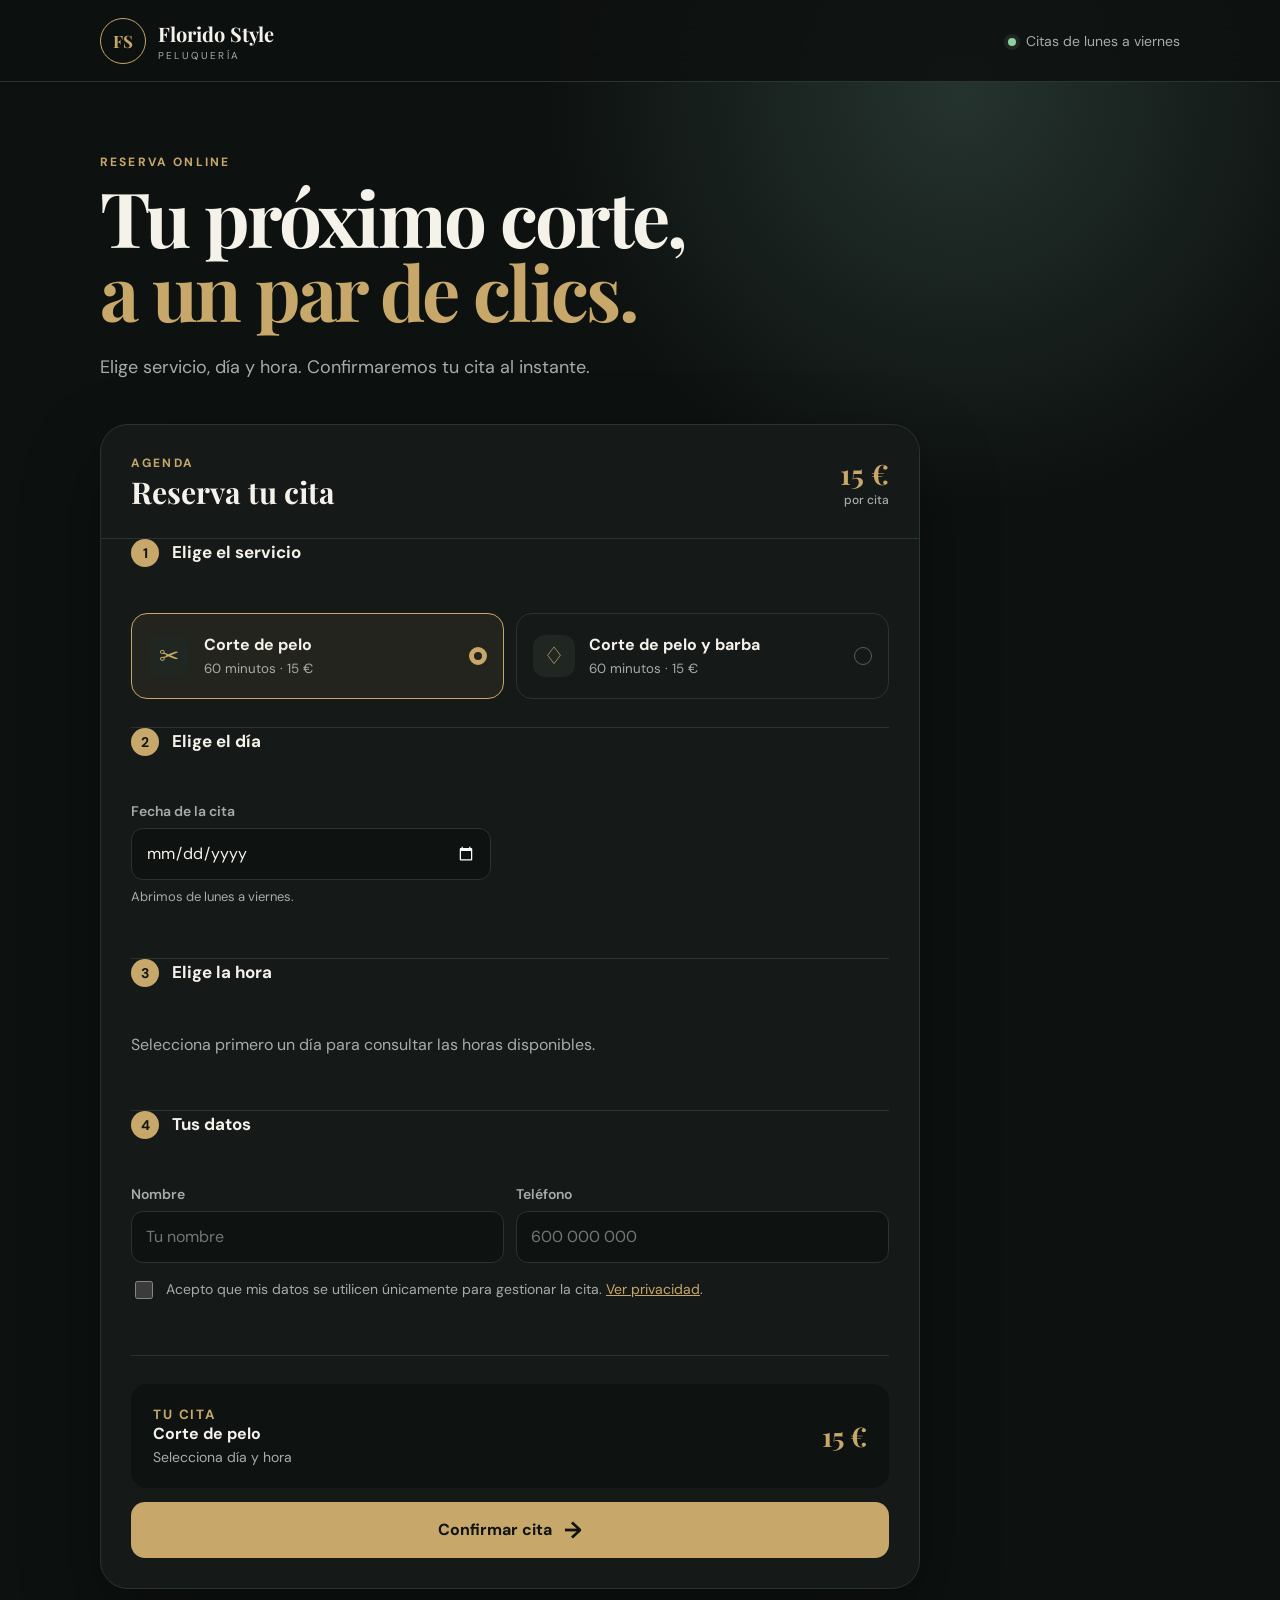
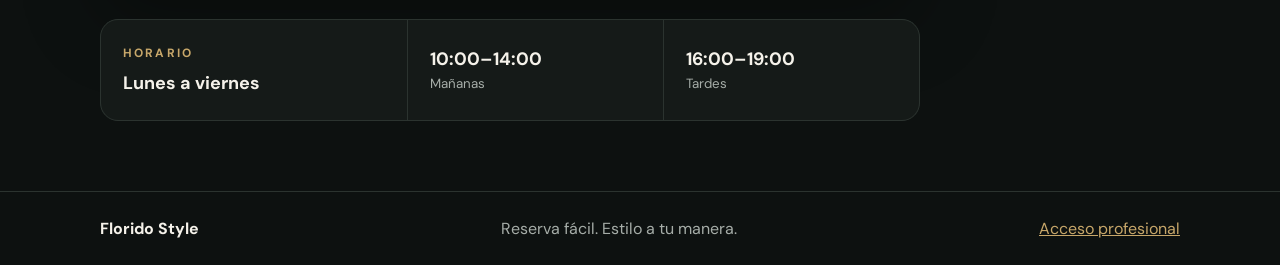
==== index.html @ b99499d2 "Flori" ====
<!doctype html>
<html lang="es">
<head>
  <meta charset="UTF-8">
  <meta name="viewport" content="width=device-width, initial-scale=1, viewport-fit=cover">
  <meta name="theme-color" content="#101413">
  <meta name="description" content="Reserva online tu cita en Florido Style.">
  <title>Florido Style · Reserva tu cita</title>
  <link rel="preconnect" href="https://fonts.googleapis.com">
  <link rel="preconnect" href="https://fonts.gstatic.com" crossorigin>
  <link href="https://fonts.googleapis.com/css2?family=DM+Sans:wght@400;500;600;700&family=Playfair+Display:wght@700&display=swap" rel="stylesheet">
  <link rel="stylesheet" href="styles.css">
</head>
<body>
  <header class="topbar">
    <a class="brand" href="#" aria-label="Florido Style, inicio">
      <span class="brand-mark" aria-hidden="true">FS</span>
      <span><strong>Florido Style</strong><small>PELUQUERÍA</small></span>
    </a>
    <div class="open-pill"><span></span> Citas de lunes a viernes</div>
  </header>

  <main>
    <section class="intro">
      <p class="eyebrow">RESERVA ONLINE</p>
      <h1>Tu próximo corte,<br><em>a un par de clics.</em></h1>
      <p>Elige servicio, día y hora. Confirmaremos tu cita al instante.</p>
    </section>

    <section class="booking-card" aria-labelledby="booking-title">
      <div class="card-heading">
        <div><span>AGENDA</span><h2 id="booking-title">Reserva tu cita</h2></div>
        <div class="price">15 €<small>por cita</small></div>
      </div>

      <form id="booking-form" novalidate>
        <fieldset>
          <legend><span>1</span> Elige el servicio</legend>
          <div class="service-grid">
            <label class="service-card">
              <input type="radio" name="service" value="Corte de pelo" checked>
              <span class="service-icon" aria-hidden="true">✂</span>
              <span><strong>Corte de pelo</strong><small>60 minutos · 15 €</small></span>
              <i aria-hidden="true"></i>
            </label>
            <label class="service-card">
              <input type="radio" name="service" value="Corte de pelo y barba">
              <span class="service-icon" aria-hidden="true">♢</span>
              <span><strong>Corte de pelo y barba</strong><small>60 minutos · 15 €</small></span>
              <i aria-hidden="true"></i>
            </label>
          </div>
        </fieldset>

        <fieldset>
          <legend><span>2</span> Elige el día</legend>
          <label class="date-control">
            <span>Fecha de la cita</span>
            <input id="booking-date" type="date" required>
          </label>
          <p class="hint">Abrimos de lunes a viernes.</p>
          <p id="date-error" class="error" role="alert"></p>
        </fieldset>

        <fieldset>
          <legend><span>3</span> Elige la hora</legend>
          <div id="slots" class="slots" aria-live="polite">
            <p class="empty-state">Selecciona primero un día para consultar las horas disponibles.</p>
          </div>
          <p id="slot-error" class="error" role="alert"></p>
        </fieldset>

        <fieldset>
          <legend><span>4</span> Tus datos</legend>
          <div class="details-grid">
            <label><span>Nombre</span><input id="customer-name" autocomplete="name" maxlength="60" placeholder="Tu nombre" required></label>
            <label><span>Teléfono</span><input id="customer-phone" type="tel" autocomplete="tel" maxlength="20" placeholder="600 000 000" required></label>
          </div>
          <label class="privacy-check">
            <input id="privacy-check" type="checkbox" required>
            <span>Acepto que mis datos se utilicen únicamente para gestionar la cita. <a href="privacy.html" target="_blank">Ver privacidad</a>.</span>
          </label>
          <p id="form-error" class="error" role="alert"></p>
        </fieldset>

        <div class="summary" id="summary">
          <div><small>TU CITA</small><strong id="summary-service">Corte de pelo</strong><span id="summary-when">Selecciona día y hora</span></div>
          <strong>15 €</strong>
        </div>
        <button class="primary-button" id="submit-button" type="submit">Confirmar cita <span>→</span></button>
      </form>
    </section>

    <section class="hours" aria-label="Horario">
      <div><span>HORARIO</span><strong>Lunes a viernes</strong></div>
      <div><strong>10:00–14:00</strong><small>Mañanas</small></div>
      <div><strong>16:00–19:00</strong><small>Tardes</small></div>
    </section>
  </main>

  <footer><strong>Florido Style</strong><span>Reserva fácil. Estilo a tu manera.</span><a href="admin.html">Acceso profesional</a></footer>

  <dialog id="confirmation-dialog">
    <div class="success-icon">✓</div>
    <p class="eyebrow">CITA CONFIRMADA</p>
    <h2>¡Te esperamos!</h2>
    <p id="confirmation-text"></p>
    <button id="close-dialog" class="primary-button" type="button">Entendido</button>
  </dialog>

  <script src="config.js"></script>
  <script src="app.js"></script>
</body>
</html>
---- styles.css ----
:root {
  color-scheme: dark;
  --ink: #f5f2ea;
  --muted: #a6ada8;
  --bg: #0d1110;
  --panel: #151a18;
  --line: #2b332f;
  --accent: #c7a76a;
  --accent-dark: #a4854e;
  --success: #8fcf9d;
  font-family: "DM Sans", system-ui, sans-serif;
}
* { box-sizing: border-box; }
html { scroll-behavior: smooth; }
body { margin: 0; min-width: 320px; min-height: 100vh; overflow-x: hidden; padding-bottom: env(safe-area-inset-bottom); color: var(--ink); background: radial-gradient(circle at 75% 5%, #25332e 0, transparent 26rem), var(--bg); }
button, input { font: inherit; touch-action: manipulation; }
button, label, a { -webkit-tap-highlight-color: transparent; }
button:focus-visible, input:focus-visible, a:focus-visible { outline: 3px solid rgba(199,167,106,.55); outline-offset: 3px; }
a { color: var(--accent); }
.topbar { min-height: 82px; display: flex; align-items: center; justify-content: space-between; gap: 20px; padding: calc(16px + env(safe-area-inset-top)) max(24px, calc((100vw - 1080px) / 2)) 16px; border-bottom: 1px solid var(--line); background: rgba(13,17,16,.86); backdrop-filter: blur(16px); position: sticky; top: 0; z-index: 5; }
.brand { color: inherit; text-decoration: none; display: flex; align-items: center; gap: 12px; }
.brand-mark { width: 46px; height: 46px; display: grid; place-items: center; border: 1px solid var(--accent); border-radius: 50%; font: 700 17px "Playfair Display"; color: var(--accent); }
.brand strong, .brand small { display: block; }
.brand strong { font: 700 20px "Playfair Display"; }
.brand small { color: var(--muted); letter-spacing: .22em; font-size: 10px; margin-top: 2px; }
.open-pill { color: var(--muted); font-size: 14px; }
.open-pill span { display: inline-block; width: 8px; height: 8px; border-radius: 50%; background: var(--success); margin-right: 6px; box-shadow: 0 0 0 4px rgba(143,207,157,.1); }
main { width: min(1080px, calc(100% - 32px)); margin: 0 auto; }
.intro { padding: 72px 0 42px; max-width: 720px; }
.eyebrow, .card-heading span, .hours span { margin: 0 0 10px; color: var(--accent); font-size: 12px; font-weight: 700; letter-spacing: .18em; }
h1 { font: 700 clamp(42px, 8vw, 76px)/.98 "Playfair Display"; letter-spacing: -.035em; margin: 0; }
h1 em { color: var(--accent); font-style: normal; }
.intro > p:last-child { color: var(--muted); font-size: 18px; line-height: 1.6; margin: 24px 0 0; }
.booking-card { max-width: 820px; margin-bottom: 30px; border: 1px solid var(--line); border-radius: 28px; background: rgba(21,26,24,.96); box-shadow: 0 30px 80px rgba(0,0,0,.32); overflow: hidden; }
.card-heading { padding: 26px 30px; border-bottom: 1px solid var(--line); display: flex; justify-content: space-between; align-items: center; gap: 20px; }
.card-heading h2 { font: 700 30px "Playfair Display"; margin: 0; }
.price { color: var(--accent); font: 700 28px "Playfair Display"; text-align: right; }
.price small { display: block; color: var(--muted); font: 500 12px "DM Sans"; }
form { padding: 0 30px 30px; }
fieldset { border: 0; margin: 0; padding: 28px 0; border-bottom: 1px solid var(--line); }
legend { padding: 0; margin-bottom: 18px; font-size: 17px; font-weight: 700; }
legend span { display: inline-grid; place-items: center; width: 28px; height: 28px; margin-right: 9px; border-radius: 50%; background: var(--accent); color: #121512; font-size: 14px; }
.service-grid { display: grid; grid-template-columns: repeat(2, 1fr); gap: 12px; }
.service-card { position: relative; display: flex; align-items: center; gap: 14px; min-height: 86px; padding: 16px; border: 1px solid var(--line); border-radius: 16px; cursor: pointer; transition: .2s ease; }
.service-card:hover { border-color: #5b665f; transform: translateY(-1px); }
.service-card:has(input:checked) { border-color: var(--accent); background: rgba(199,167,106,.08); }
.service-card input { position: absolute; opacity: 0; }
.service-icon { width: 42px; height: 42px; flex: 0 0 auto; display: grid; place-items: center; border-radius: 12px; background: #202723; color: var(--accent); font-size: 24px; }
.service-card strong, .service-card small { display: block; }
.service-card small { margin-top: 5px; color: var(--muted); }
.service-card i { width: 18px; height: 18px; margin-left: auto; border: 1px solid #56605a; border-radius: 50%; }
.service-card:has(input:checked) i { border: 5px solid var(--accent); }
label > span:first-child, .date-control > span { display: block; margin-bottom: 8px; color: var(--muted); font-size: 14px; font-weight: 600; }
input[type="date"], input[type="text"], input[type="tel"], input:not([type]) { width: 100%; min-width: 0; max-width: 100%; min-height: 52px; padding: 0 14px; color: var(--ink); background: #0e1311; border: 1px solid var(--line); border-radius: 12px; outline: none; font-size: 16px; }
input:focus { border-color: var(--accent); box-shadow: 0 0 0 3px rgba(199,167,106,.12); }
.date-control { display: block; max-width: 360px; }
.hint { color: var(--muted); font-size: 13px; margin: 8px 0 0; }
.slots { display: grid; grid-template-columns: repeat(4, 1fr); gap: 10px; }
.slot { min-height: 50px; color: var(--ink); background: #0e1311; border: 1px solid var(--line); border-radius: 12px; cursor: pointer; font-size: 16px; }
.slot:hover { border-color: var(--accent); }
.slot.selected { color: #111511; background: var(--accent); border-color: var(--accent); font-weight: 700; }
.empty-state { grid-column: 1 / -1; margin: 0; color: var(--muted); line-height: 1.5; }
.details-grid { display: grid; grid-template-columns: 1fr 1fr; gap: 12px; }
.details-grid label span { display: block; margin-bottom: 8px; color: var(--muted); font-size: 14px; }
.privacy-check { display: flex; gap: 10px; align-items: flex-start; margin-top: 16px; color: var(--muted); font-size: 14px; line-height: 1.5; }
.privacy-check input { width: 18px; height: 18px; margin-top: 2px; accent-color: var(--accent); }
.error { min-height: 18px; margin: 7px 0 0; color: #ff9a96; font-size: 13px; }
.summary { display: flex; align-items: center; justify-content: space-between; gap: 20px; padding: 22px; margin: 28px 0 14px; border-radius: 16px; background: #0e1311; }
.summary small, .summary strong, .summary span { display: block; }
.summary small { color: var(--accent); letter-spacing: .14em; font-weight: 700; }
.summary span { color: var(--muted); margin-top: 4px; font-size: 14px; }
.summary > strong { color: var(--accent); font: 700 27px "Playfair Display"; }
.primary-button { width: 100%; min-height: 56px; padding: 0 20px; display: flex; align-items: center; justify-content: center; gap: 12px; color: #101310; background: var(--accent); border: 0; border-radius: 14px; font-weight: 700; cursor: pointer; transition: .2s ease; }
.primary-button:hover { background: #d5b97f; transform: translateY(-1px); }
.primary-button:disabled { opacity: .55; cursor: wait; transform: none; }
.primary-button span { font-size: 23px; }
.hours { max-width: 820px; display: grid; grid-template-columns: 1.2fr 1fr 1fr; gap: 1px; margin-bottom: 70px; border: 1px solid var(--line); border-radius: 18px; overflow: hidden; background: var(--line); }
.hours > div { min-height: 100px; padding: 22px; display: flex; flex-direction: column; justify-content: center; background: var(--panel); }
.hours strong { font-size: 18px; }
.hours small { color: var(--muted); margin-top: 4px; }
footer { display: flex; justify-content: space-between; gap: 20px; padding: 26px max(24px, calc((100vw - 1080px) / 2)); border-top: 1px solid var(--line); color: var(--muted); }
footer strong { color: var(--ink); }
dialog { width: min(440px, calc(100% - 32px)); max-height: calc(100dvh - 32px); overflow-y: auto; padding: 34px; color: var(--ink); text-align: center; background: var(--panel); border: 1px solid var(--line); border-radius: 24px; box-shadow: 0 30px 100px rgba(0,0,0,.6); }
dialog::backdrop { background: rgba(0,0,0,.72); backdrop-filter: blur(4px); }
dialog h2 { font: 700 34px "Playfair Display"; margin: 6px 0 12px; }
dialog p { color: var(--muted); line-height: 1.6; }
.success-icon { width: 58px; height: 58px; margin: 0 auto 18px; display: grid; place-items: center; border-radius: 50%; color: #102014; background: var(--success); font-size: 30px; font-weight: 700; }
@media (max-width: 650px) {
  .topbar { min-height: 68px; padding: calc(10px + env(safe-area-inset-top)) max(14px, env(safe-area-inset-right)) 10px max(14px, env(safe-area-inset-left)); }
  .open-pill { display: none; }
  .brand-mark { width: 42px; height: 42px; }
  .brand strong { font-size: 18px; }
  main { width: min(100% - 16px, 1080px); }
  .intro { padding: 30px 6px 24px; }
  h1 { font-size: clamp(36px, 12vw, 52px); }
  .intro > p:last-child { font-size: 16px; }
  .booking-card { margin-bottom: 18px; border-radius: 20px; }
  .card-heading { align-items: flex-end; padding-top: 21px; padding-bottom: 21px; }
  .card-heading h2 { font-size: 26px; }
  .price { font-size: 25px; }
  .card-heading, form { padding-left: 18px; padding-right: 18px; }
  fieldset { padding: 24px 0; }
  legend { font-size: 16px; line-height: 1.4; }
  .service-grid, .details-grid { grid-template-columns: 1fr; }
  .service-card { min-height: 78px; }
  .slots { grid-template-columns: repeat(3, minmax(0, 1fr)); }
  .summary { padding: 18px; margin-top: 24px; }
  .primary-button { min-height: 58px; font-size: 16px; }
  .hours { grid-template-columns: 1fr; }
  footer { flex-direction: column; padding: 24px 18px; }
  dialog { padding: 28px 22px; }
}
@media (max-width: 380px) {
  main { width: calc(100% - 12px); }
  .intro { padding-top: 24px; }
  h1 { font-size: 35px; }
  .card-heading, form { padding-left: 14px; padding-right: 14px; }
  .card-heading h2 { font-size: 23px; }
  .price { font-size: 22px; }
  .slots { grid-template-columns: repeat(2, minmax(0, 1fr)); }
  .summary { align-items: flex-end; padding: 16px; }
  .summary > strong { font-size: 24px; }
}
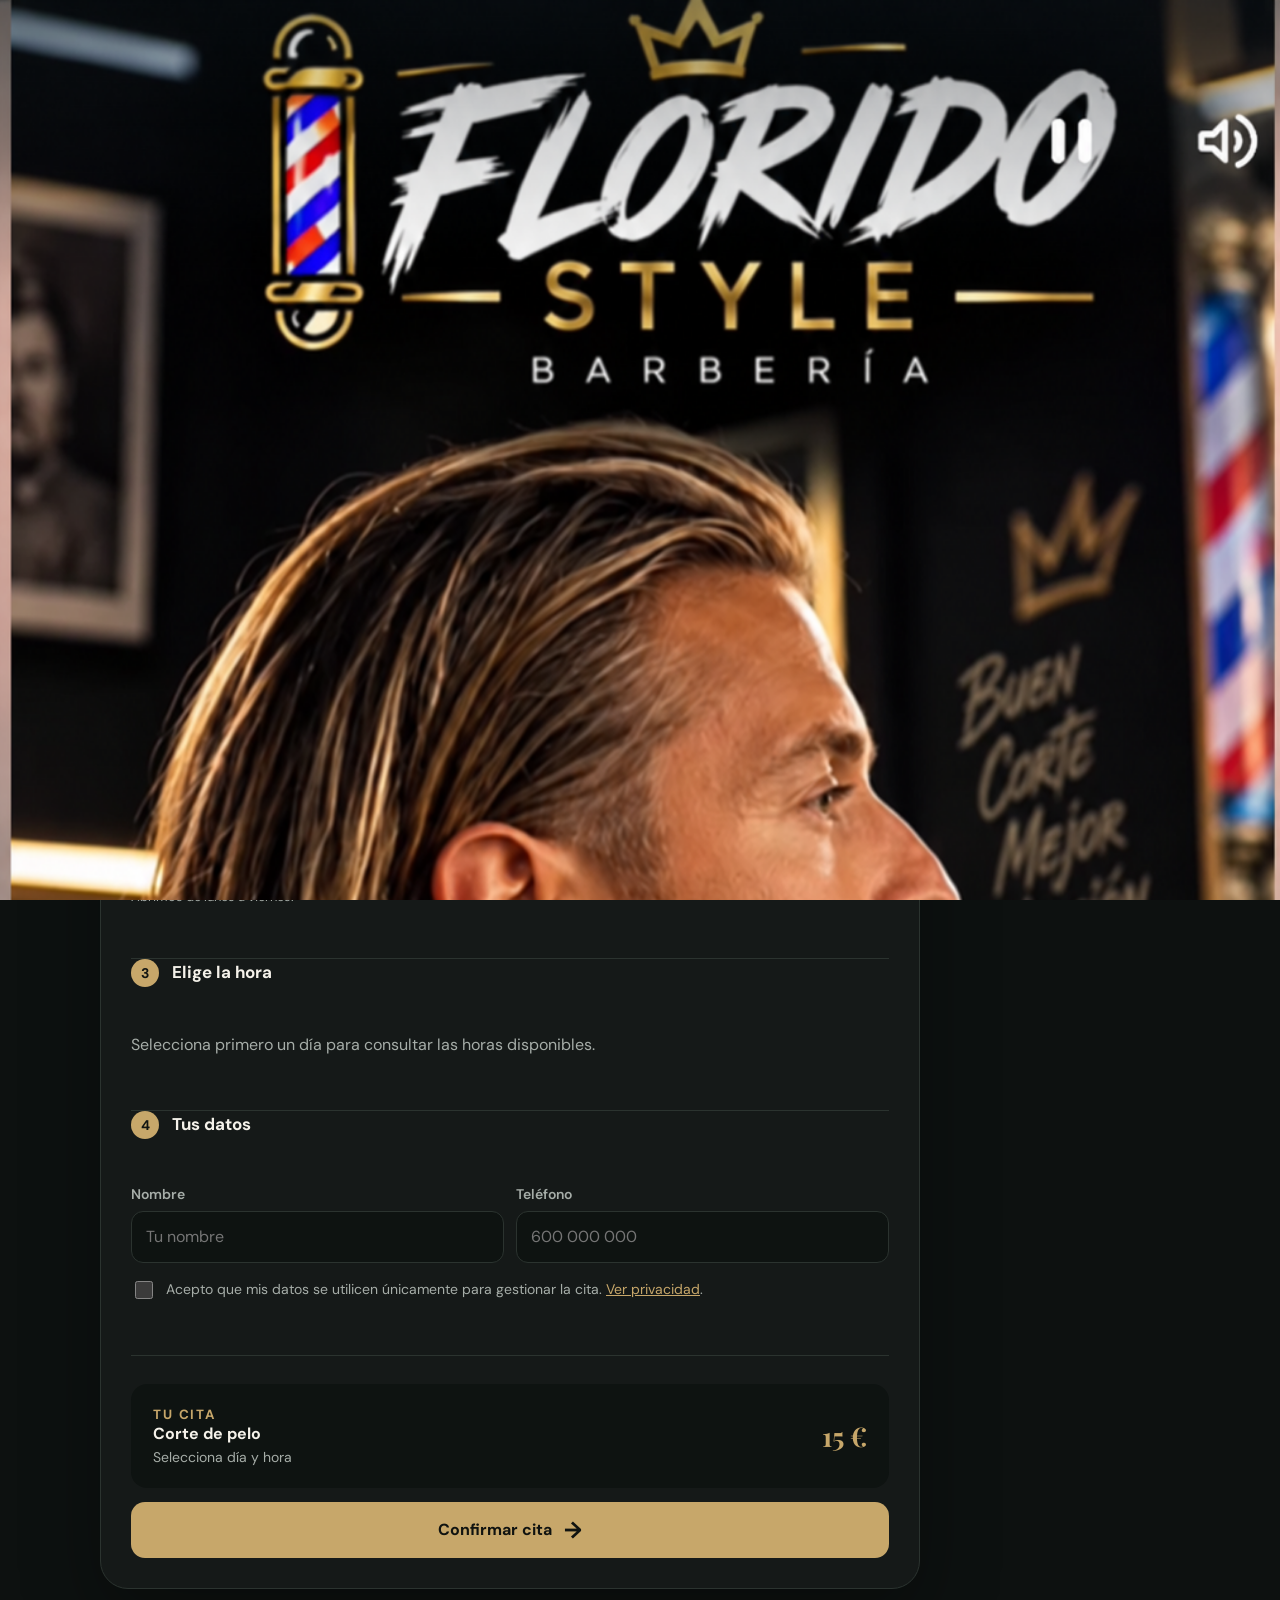
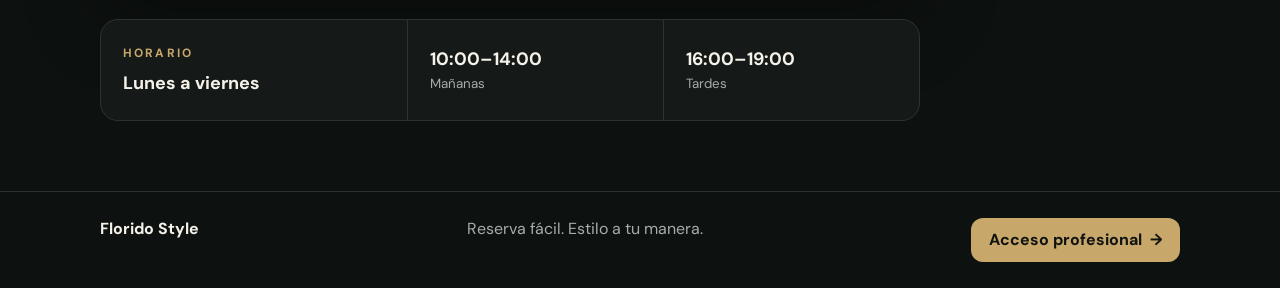
==== commit e5201f77: "flori" ====
--- a/index.html
+++ b/index.html
@@ -12,6 +12,10 @@
   <link rel="stylesheet" href="styles.css">
 </head>
 <body>
+  <section id="welcome-splash" class="welcome-splash" aria-label="Bienvenida a Florido Style">
+    <img src="assets/portada-florido-style.png" alt="Florido Style Barbería">
+  </section>
+
   <header class="topbar">
     <a class="brand" href="#" aria-label="Florido Style, inicio">
       <span class="brand-mark" aria-hidden="true">FS</span>
@@ -98,7 +102,7 @@
     </section>
   </main>
 
-  <footer><strong>Florido Style</strong><span>Reserva fácil. Estilo a tu manera.</span><a href="admin.html">Acceso profesional</a></footer>
+  <footer><strong>Florido Style</strong><span>Reserva fácil. Estilo a tu manera.</span><a class="professional-button" href="admin.html">Acceso profesional <b>→</b></a></footer>
 
   <dialog id="confirmation-dialog">
     <div class="success-icon">✓</div>
--- a/styles.css
+++ b/styles.css
@@ -17,6 +17,9 @@
 button, label, a { -webkit-tap-highlight-color: transparent; }
 button:focus-visible, input:focus-visible, a:focus-visible { outline: 3px solid rgba(199,167,106,.55); outline-offset: 3px; }
 a { color: var(--accent); }
+.welcome-splash { position: fixed; inset: 0; z-index: 100; min-height: 100dvh; display: grid; place-items: center; overflow: hidden; background: #050706; transition: opacity .55s ease, visibility .55s ease; }
+.welcome-splash.closing { opacity: 0; visibility: hidden; pointer-events: none; }
+.welcome-splash img { display: block; width: 100%; height: 100%; object-fit: contain; }
 .topbar { min-height: 82px; display: flex; align-items: center; justify-content: space-between; gap: 20px; padding: calc(16px + env(safe-area-inset-top)) max(24px, calc((100vw - 1080px) / 2)) 16px; border-bottom: 1px solid var(--line); background: rgba(13,17,16,.86); backdrop-filter: blur(16px); position: sticky; top: 0; z-index: 5; }
 .brand { color: inherit; text-decoration: none; display: flex; align-items: center; gap: 12px; }
 .brand-mark { width: 46px; height: 46px; display: grid; place-items: center; border: 1px solid var(--accent); border-radius: 50%; font: 700 17px "Playfair Display"; color: var(--accent); }
@@ -80,6 +83,8 @@
 .hours small { color: var(--muted); margin-top: 4px; }
 footer { display: flex; justify-content: space-between; gap: 20px; padding: 26px max(24px, calc((100vw - 1080px) / 2)); border-top: 1px solid var(--line); color: var(--muted); }
 footer strong { color: var(--ink); }
+.professional-button { align-self: center; min-height: 44px; display: inline-flex; align-items: center; justify-content: center; gap: 8px; padding: 0 18px; color: #101310; background: var(--accent); border-radius: 12px; text-decoration: none; font-weight: 700; transition: .2s ease; }
+.professional-button:hover { background: #d5b97f; transform: translateY(-1px); }
 dialog { width: min(440px, calc(100% - 32px)); max-height: calc(100dvh - 32px); overflow-y: auto; padding: 34px; color: var(--ink); text-align: center; background: var(--panel); border: 1px solid var(--line); border-radius: 24px; box-shadow: 0 30px 100px rgba(0,0,0,.6); }
 dialog::backdrop { background: rgba(0,0,0,.72); backdrop-filter: blur(4px); }
 dialog h2 { font: 700 34px "Playfair Display"; margin: 6px 0 12px; }
@@ -108,6 +113,7 @@
   .primary-button { min-height: 58px; font-size: 16px; }
   .hours { grid-template-columns: 1fr; }
   footer { flex-direction: column; padding: 24px 18px; }
+  .professional-button { width: 100%; min-height: 52px; }
   dialog { padding: 28px 22px; }
 }
 @media (max-width: 380px) {
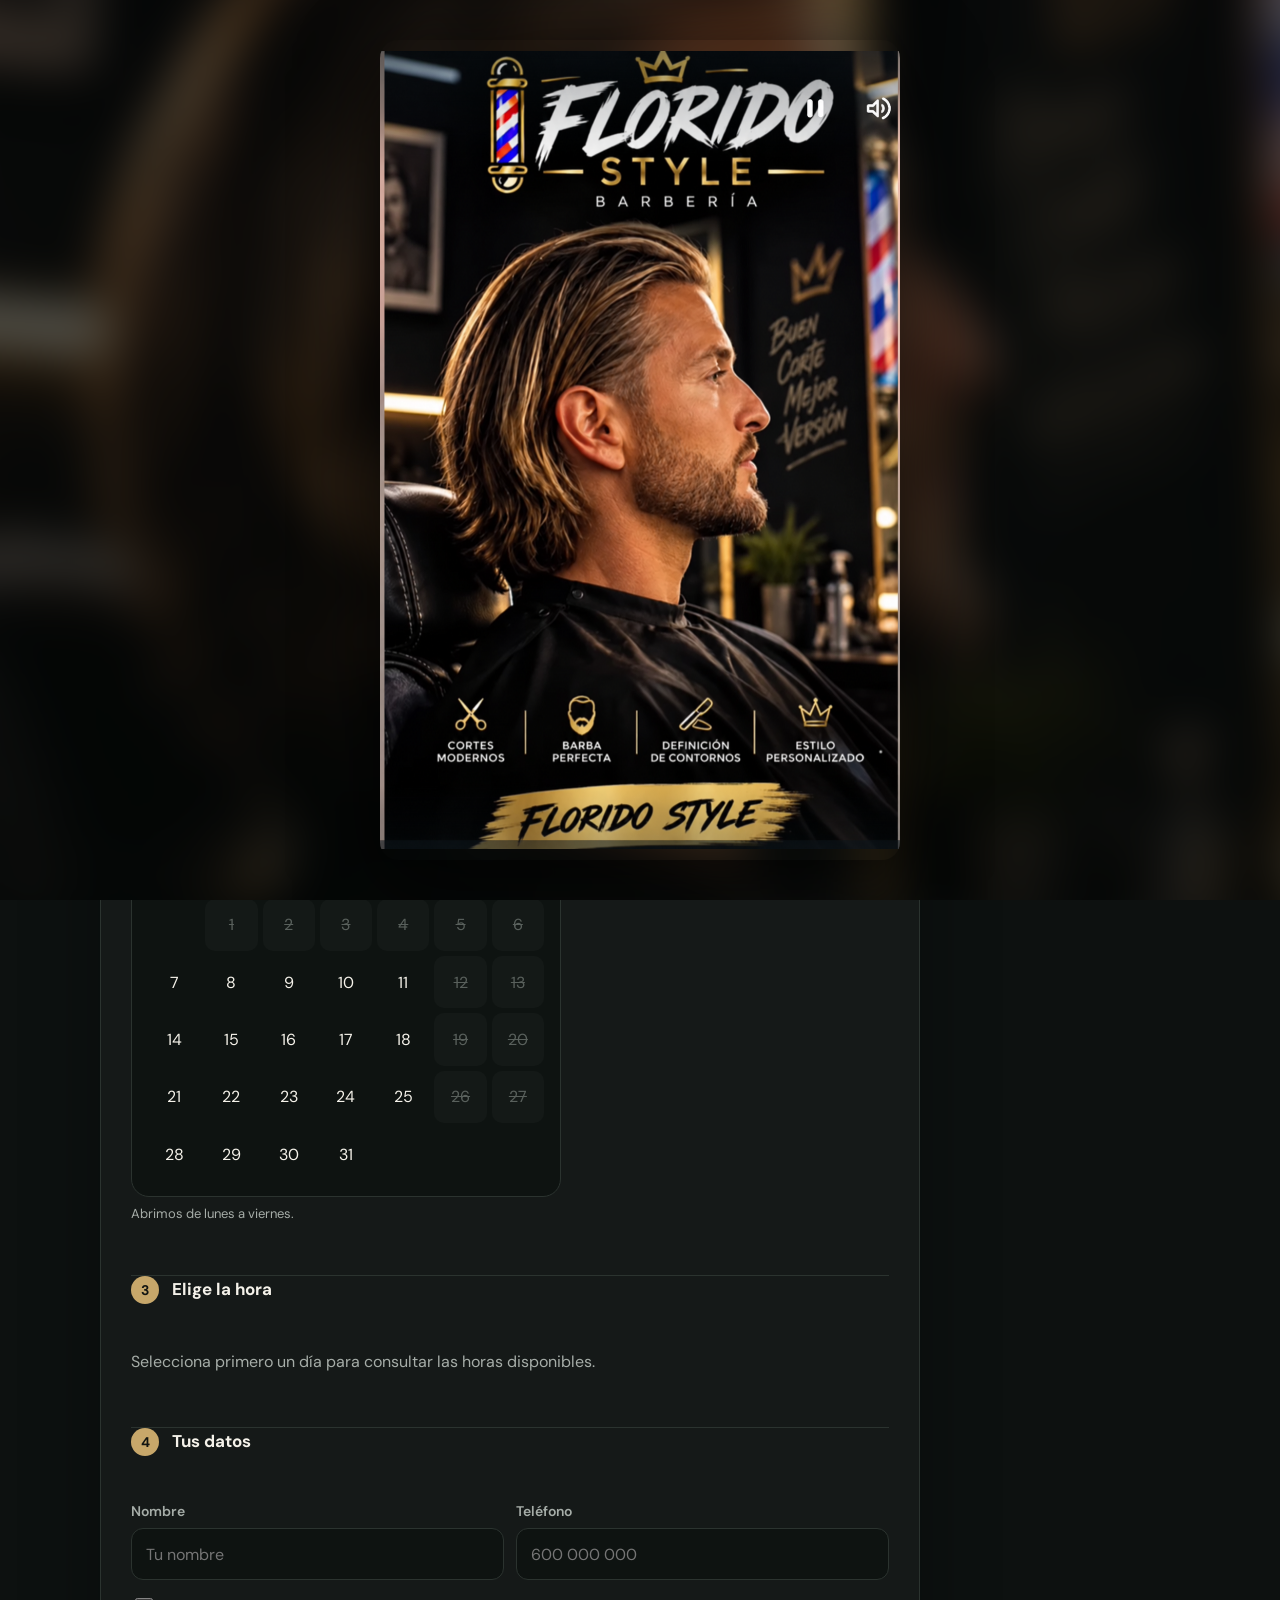
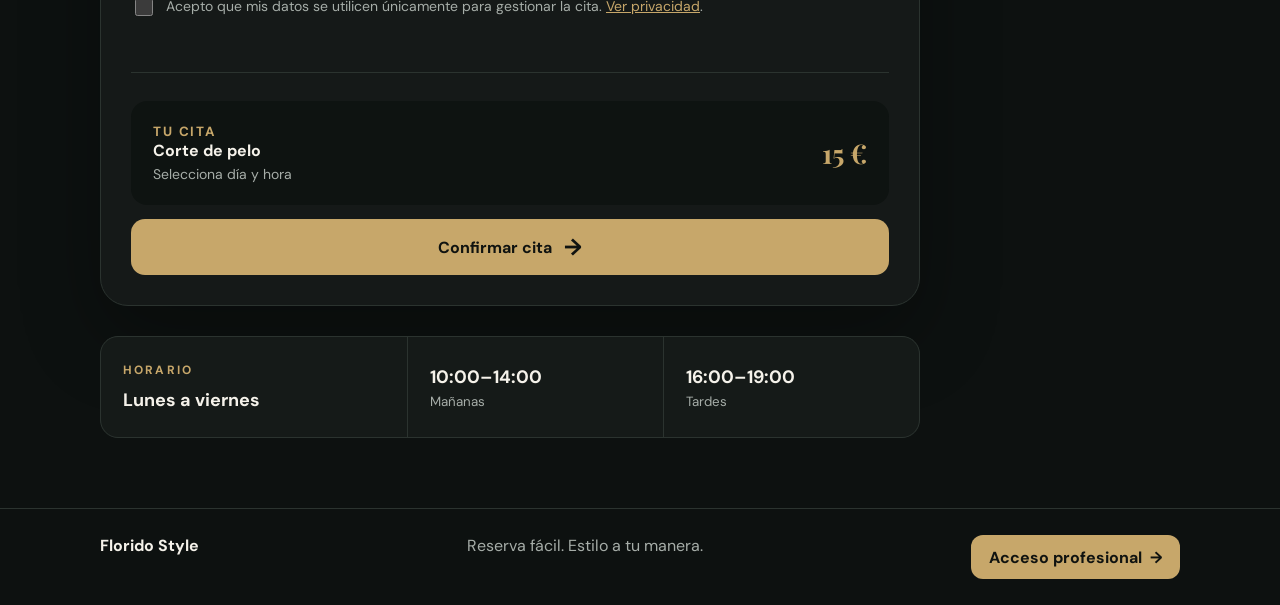
==== commit 870691a5: "flori" ====
--- a/index.html
+++ b/index.html
@@ -58,10 +58,16 @@
 
         <fieldset>
           <legend><span>2</span> Elige el día</legend>
-          <label class="date-control">
-            <span>Fecha de la cita</span>
-            <input id="booking-date" type="date" required>
-          </label>
+          <div class="booking-calendar" aria-label="Calendario de citas">
+            <div class="calendar-heading">
+              <button id="calendar-prev" type="button" aria-label="Mes anterior">‹</button>
+              <strong id="calendar-month"></strong>
+              <button id="calendar-next" type="button" aria-label="Mes siguiente">›</button>
+            </div>
+            <div class="calendar-weekdays" aria-hidden="true"><span>L</span><span>M</span><span>X</span><span>J</span><span>V</span><span>S</span><span>D</span></div>
+            <div id="calendar-days" class="calendar-days" aria-live="polite"></div>
+            <input id="booking-date" type="hidden" required>
+          </div>
           <p class="hint">Abrimos de lunes a viernes.</p>
           <p id="date-error" class="error" role="alert"></p>
         </fieldset>
--- a/styles.css
+++ b/styles.css
@@ -19,7 +19,12 @@
 a { color: var(--accent); }
 .welcome-splash { position: fixed; inset: 0; z-index: 100; min-height: 100dvh; display: grid; place-items: center; overflow: hidden; background: #050706; transition: opacity .55s ease, visibility .55s ease; }
 .welcome-splash.closing { opacity: 0; visibility: hidden; pointer-events: none; }
-.welcome-splash img { display: block; width: 100%; height: 100%; object-fit: contain; }
+.welcome-splash img { position: relative; z-index: 1; display: block; width: 100%; height: 100%; object-fit: contain; }
+@media (min-width: 700px) {
+  .welcome-splash { padding: 32px; background: #0b0f0d; }
+  .welcome-splash::before { content: ""; position: absolute; inset: -30px; background: linear-gradient(rgba(4,7,6,.58), rgba(4,7,6,.84)), url("assets/portada-florido-style.png") center / cover no-repeat; filter: blur(22px); transform: scale(1.06); }
+  .welcome-splash img { width: auto; height: min(820px, calc(100dvh - 64px)); max-width: min(520px, calc(100vw - 64px)); border-radius: 18px; box-shadow: 0 24px 80px rgba(0,0,0,.68); }
+}
 .topbar { min-height: 82px; display: flex; align-items: center; justify-content: space-between; gap: 20px; padding: calc(16px + env(safe-area-inset-top)) max(24px, calc((100vw - 1080px) / 2)) 16px; border-bottom: 1px solid var(--line); background: rgba(13,17,16,.86); backdrop-filter: blur(16px); position: sticky; top: 0; z-index: 5; }
 .brand { color: inherit; text-decoration: none; display: flex; align-items: center; gap: 12px; }
 .brand-mark { width: 46px; height: 46px; display: grid; place-items: center; border: 1px solid var(--accent); border-radius: 50%; font: 700 17px "Playfair Display"; color: var(--accent); }
@@ -57,6 +62,19 @@
 input[type="date"], input[type="text"], input[type="tel"], input:not([type]) { width: 100%; min-width: 0; max-width: 100%; min-height: 52px; padding: 0 14px; color: var(--ink); background: #0e1311; border: 1px solid var(--line); border-radius: 12px; outline: none; font-size: 16px; }
 input:focus { border-color: var(--accent); box-shadow: 0 0 0 3px rgba(199,167,106,.12); }
 .date-control { display: block; max-width: 360px; }
+.booking-calendar { width: min(100%, 430px); padding: 16px; border: 1px solid var(--line); border-radius: 18px; background: #0e1311; }
+.calendar-heading { display: grid; grid-template-columns: 44px 1fr 44px; align-items: center; gap: 8px; margin-bottom: 14px; }
+.calendar-heading strong { text-align: center; text-transform: capitalize; font-size: 16px; }
+.calendar-heading button { width: 44px; height: 44px; color: var(--accent); background: #171d1a; border: 1px solid var(--line); border-radius: 11px; cursor: pointer; font-size: 27px; }
+.calendar-heading button:disabled { opacity: .25; cursor: default; }
+.calendar-weekdays, .calendar-days { display: grid; grid-template-columns: repeat(7, minmax(0, 1fr)); gap: 5px; }
+.calendar-weekdays { margin-bottom: 6px; color: var(--muted); text-align: center; font-size: 12px; font-weight: 700; }
+.calendar-day { aspect-ratio: 1; min-width: 0; display: grid; place-items: center; padding: 0; color: var(--ink); background: transparent; border: 1px solid transparent; border-radius: 10px; cursor: pointer; }
+.calendar-day:hover:not(:disabled) { border-color: var(--accent); }
+.calendar-day.selected { color: #111511; background: var(--accent); font-weight: 700; }
+.calendar-day:disabled { color: #59605c; background: rgba(255,255,255,.025); cursor: not-allowed; text-decoration: line-through; }
+.calendar-day.blocked:disabled { color: #777d79; background: rgba(255,255,255,.055); }
+.calendar-blank { aspect-ratio: 1; }
 .hint { color: var(--muted); font-size: 13px; margin: 8px 0 0; }
 .slots { display: grid; grid-template-columns: repeat(4, 1fr); gap: 10px; }
 .slot { min-height: 50px; color: var(--ink); background: #0e1311; border: 1px solid var(--line); border-radius: 12px; cursor: pointer; font-size: 16px; }
@@ -107,6 +125,7 @@
   fieldset { padding: 24px 0; }
   legend { font-size: 16px; line-height: 1.4; }
   .service-grid, .details-grid { grid-template-columns: 1fr; }
+  .booking-calendar { width: 100%; padding: 12px; }
   .service-card { min-height: 78px; }
   .slots { grid-template-columns: repeat(3, minmax(0, 1fr)); }
   .summary { padding: 18px; margin-top: 24px; }
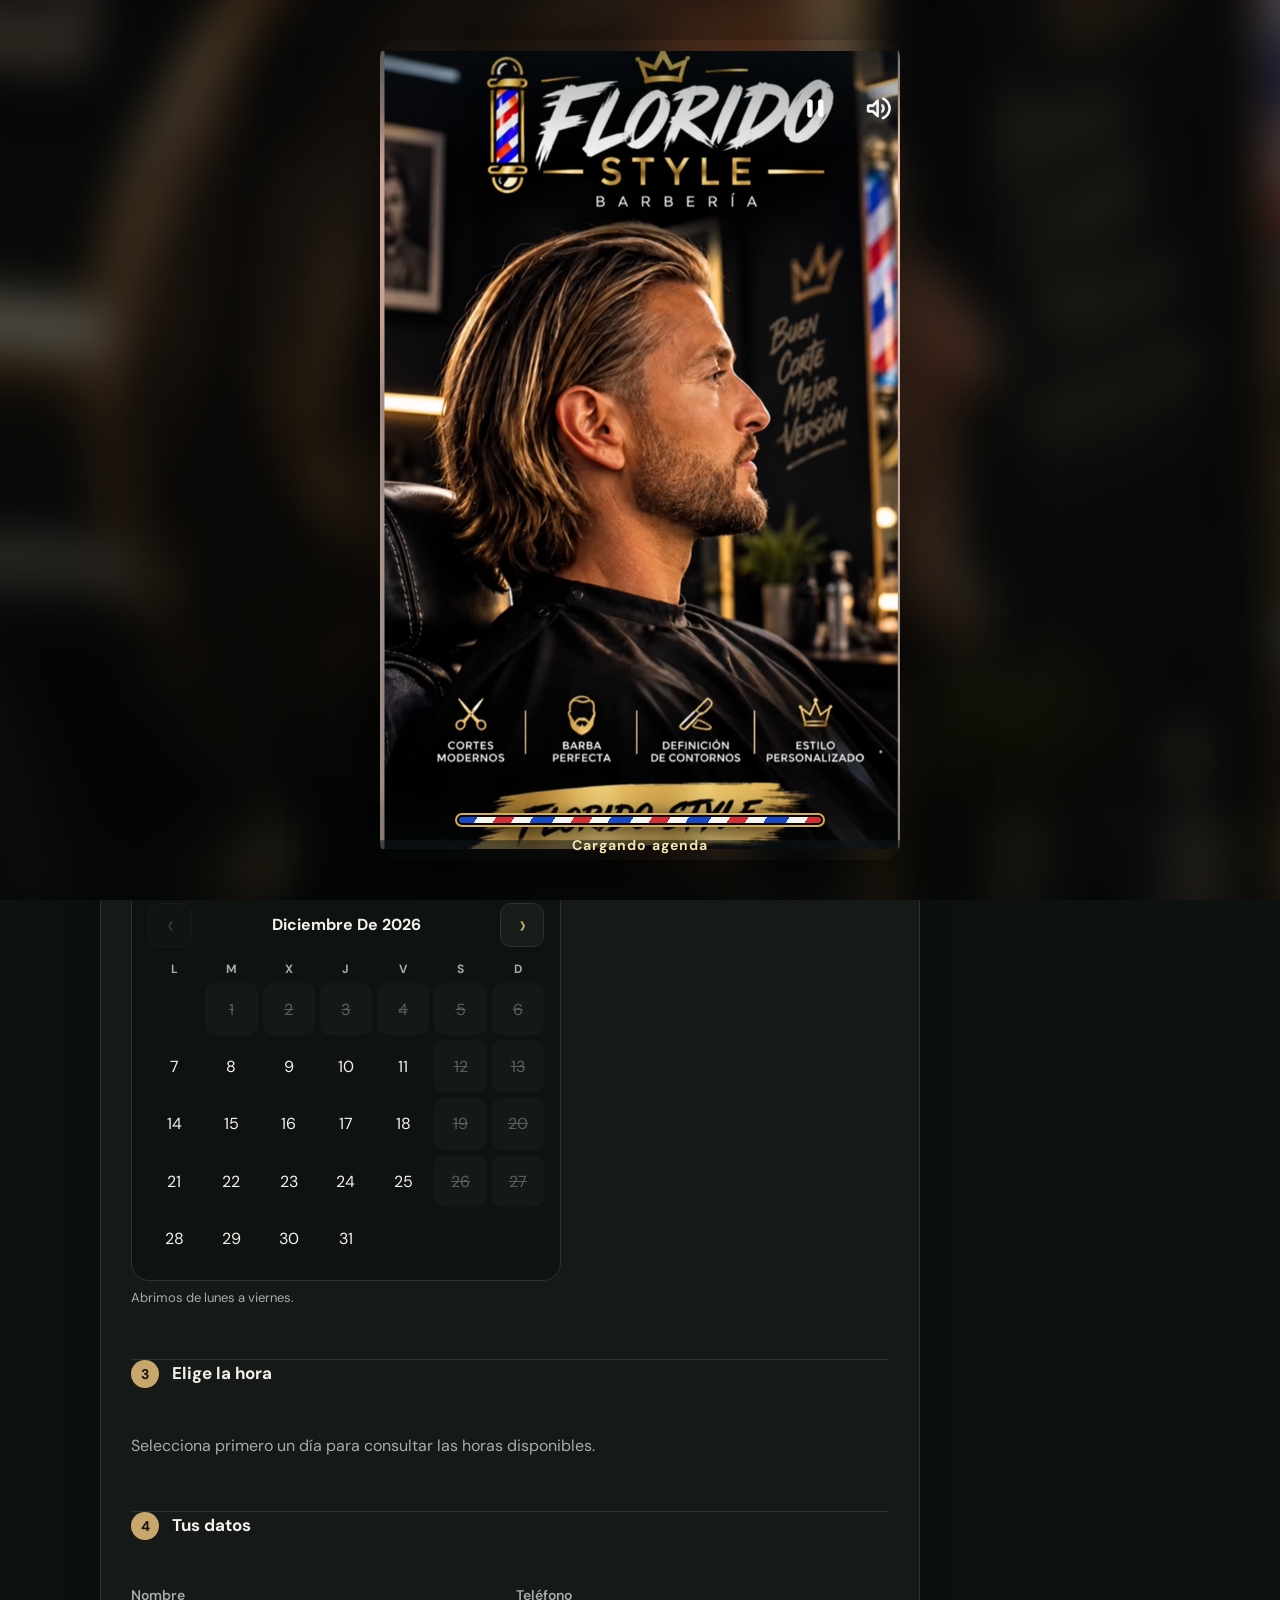
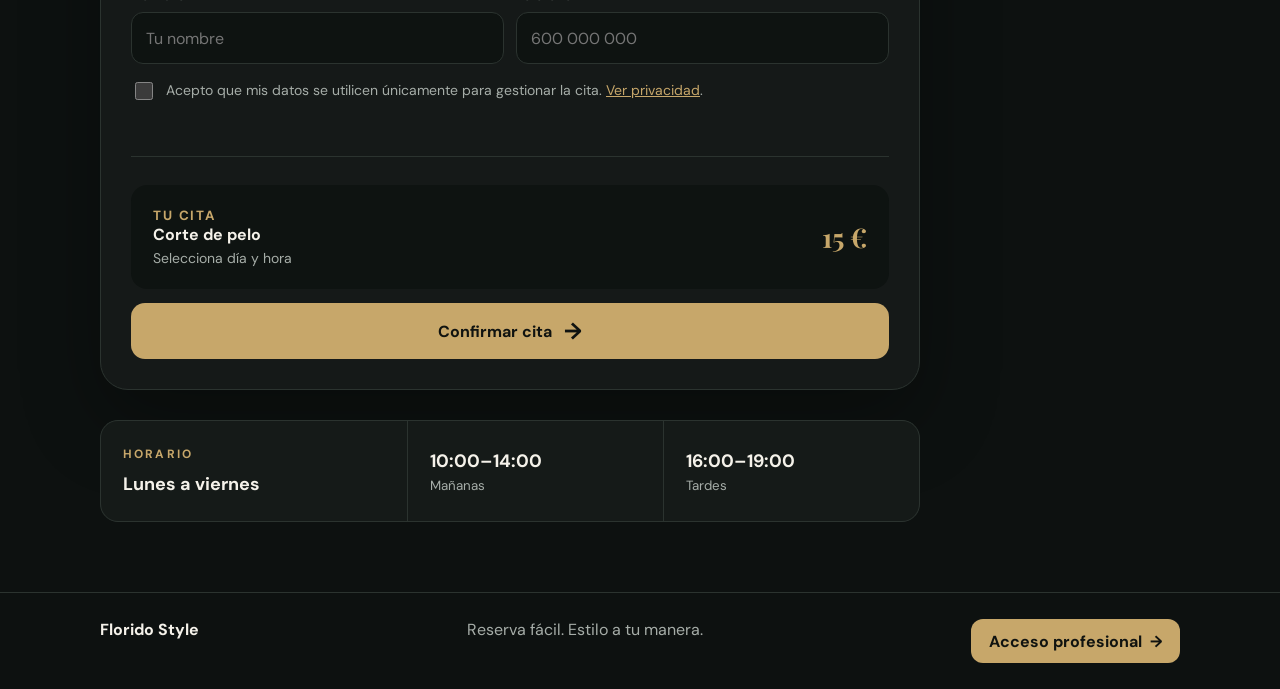
==== commit b1cf4c16: "flori" ====
--- a/index.html
+++ b/index.html
@@ -14,12 +14,15 @@
 <body>
   <section id="welcome-splash" class="welcome-splash" aria-label="Bienvenida a Florido Style">
     <img src="assets/portada-florido-style.png" alt="Florido Style Barbería">
+    <div class="agenda-loading" role="status" aria-label="Cargando agenda">
+      <div class="barber-progress" aria-hidden="true"><i></i></div>
+      <span>Cargando agenda</span>
+    </div>
   </section>
 
   <header class="topbar">
     <a class="brand" href="#" aria-label="Florido Style, inicio">
-      <span class="brand-mark" aria-hidden="true">FS</span>
-      <span><strong>Florido Style</strong><small>PELUQUERÍA</small></span>
+      <img class="brand-logo" src="assets/logo-florido-style.png" alt="Florido Style Barbería">
     </a>
     <div class="open-pill"><span></span> Citas de lunes a viernes</div>
   </header>
--- a/styles.css
+++ b/styles.css
@@ -17,16 +17,24 @@
 button, label, a { -webkit-tap-highlight-color: transparent; }
 button:focus-visible, input:focus-visible, a:focus-visible { outline: 3px solid rgba(199,167,106,.55); outline-offset: 3px; }
 a { color: var(--accent); }
-.welcome-splash { position: fixed; inset: 0; z-index: 100; min-height: 100dvh; display: grid; place-items: center; overflow: hidden; background: #050706; transition: opacity .55s ease, visibility .55s ease; }
+.welcome-splash { position: fixed; inset: 0; z-index: 100; min-height: 100dvh; display: grid; place-items: center; overflow: hidden; background: #050706; transition: opacity .8s ease, visibility .8s ease; }
 .welcome-splash.closing { opacity: 0; visibility: hidden; pointer-events: none; }
 .welcome-splash img { position: relative; z-index: 1; display: block; width: 100%; height: 100%; object-fit: contain; }
+.agenda-loading { position: absolute; z-index: 2; left: 50%; bottom: calc(18px + env(safe-area-inset-bottom)); width: min(78%, 370px); transform: translateX(-50%); text-align: center; text-shadow: 0 2px 10px #000; }
+.agenda-loading span { display: block; margin-top: 9px; color: #f7e4ae; font-size: 14px; font-weight: 700; letter-spacing: .08em; }
+.barber-progress { height: 14px; padding: 2px; overflow: hidden; border: 2px solid #d7ae4b; border-radius: 999px; background: #080a09; box-shadow: 0 3px 15px rgba(0,0,0,.65), inset 0 0 4px #000; }
+.barber-progress i { display: block; width: 100%; height: 100%; border-radius: inherit; background: repeating-linear-gradient(120deg, #1749c8 0 16px, #f5f5f2 16px 32px, #d62d35 32px 48px, #f5f5f2 48px 64px); background-size: 78px 100%; transform-origin: left; animation: barber-fill 2s linear forwards, barber-stripes .7s linear infinite; }
+@keyframes barber-fill { from { transform: scaleX(.03); } to { transform: scaleX(1); } }
+@keyframes barber-stripes { to { background-position: 78px 0; } }
 @media (min-width: 700px) {
   .welcome-splash { padding: 32px; background: #0b0f0d; }
   .welcome-splash::before { content: ""; position: absolute; inset: -30px; background: linear-gradient(rgba(4,7,6,.58), rgba(4,7,6,.84)), url("assets/portada-florido-style.png") center / cover no-repeat; filter: blur(22px); transform: scale(1.06); }
   .welcome-splash img { width: auto; height: min(820px, calc(100dvh - 64px)); max-width: min(520px, calc(100vw - 64px)); border-radius: 18px; box-shadow: 0 24px 80px rgba(0,0,0,.68); }
+  .agenda-loading { bottom: 46px; }
 }
 .topbar { min-height: 82px; display: flex; align-items: center; justify-content: space-between; gap: 20px; padding: calc(16px + env(safe-area-inset-top)) max(24px, calc((100vw - 1080px) / 2)) 16px; border-bottom: 1px solid var(--line); background: rgba(13,17,16,.86); backdrop-filter: blur(16px); position: sticky; top: 0; z-index: 5; }
 .brand { color: inherit; text-decoration: none; display: flex; align-items: center; gap: 12px; }
+.brand-logo { display: block; width: clamp(210px, 27vw, 300px); height: auto; }
 .brand-mark { width: 46px; height: 46px; display: grid; place-items: center; border: 1px solid var(--accent); border-radius: 50%; font: 700 17px "Playfair Display"; color: var(--accent); }
 .brand strong, .brand small { display: block; }
 .brand strong { font: 700 20px "Playfair Display"; }
@@ -113,6 +121,7 @@
   .open-pill { display: none; }
   .brand-mark { width: 42px; height: 42px; }
   .brand strong { font-size: 18px; }
+  .brand-logo { width: min(230px, 68vw); }
   main { width: min(100% - 16px, 1080px); }
   .intro { padding: 30px 6px 24px; }
   h1 { font-size: clamp(36px, 12vw, 52px); }
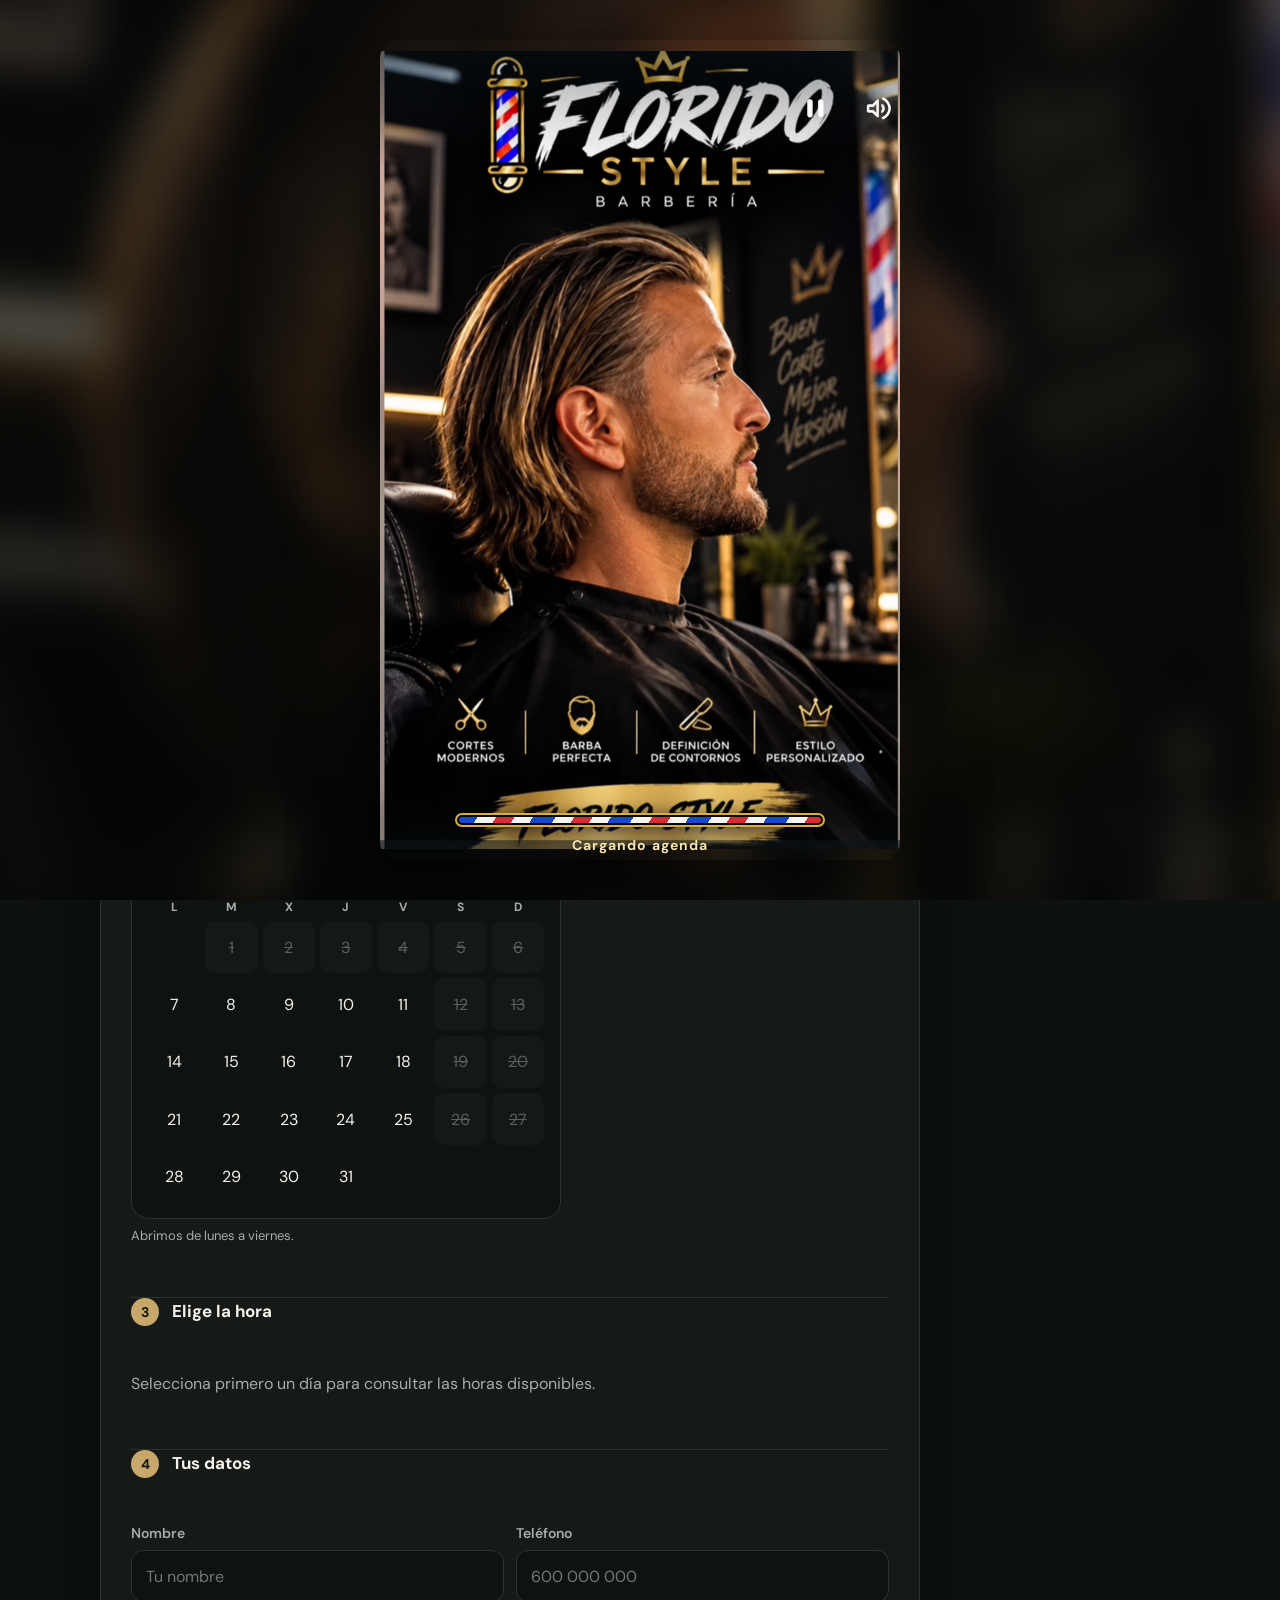
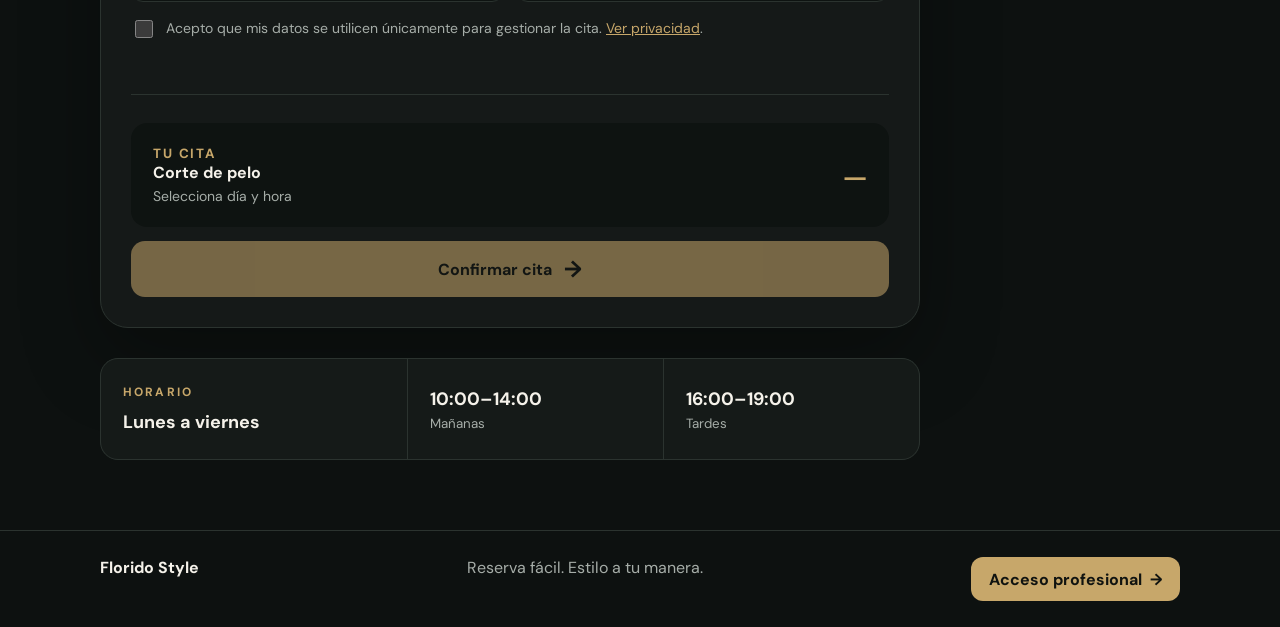
==== commit 37d27a2d: "flori" ====
--- a/index.html
+++ b/index.html
@@ -4,8 +4,19 @@
   <meta charset="UTF-8">
   <meta name="viewport" content="width=device-width, initial-scale=1, viewport-fit=cover">
   <meta name="theme-color" content="#101413">
-  <meta name="description" content="Reserva online tu cita en Florido Style.">
-  <title>Florido Style · Reserva tu cita</title>
+  <meta name="description" content="Reserva online tu día y hora en Florido Style.">
+  <meta property="og:type" content="website">
+  <meta property="og:locale" content="es_ES">
+  <meta property="og:title" content="Citas Florido Style">
+  <meta property="og:description" content="Reserva online tu día y hora en Florido Style.">
+  <meta property="og:url" content="https://albertolopezmo-arch.github.io/florido-style-citas/index.html">
+  <meta property="og:image" content="https://albertolopezmo-arch.github.io/florido-style-citas/assets/citas-florido-style-social.png?v=2">
+  <meta property="og:image:alt" content="Citas Florido Style · Reserva online tu día y hora">
+  <meta name="twitter:card" content="summary_large_image">
+  <meta name="twitter:title" content="Citas Florido Style">
+  <meta name="twitter:description" content="Reserva online tu día y hora en Florido Style.">
+  <meta name="twitter:image" content="https://albertolopezmo-arch.github.io/florido-style-citas/assets/citas-florido-style-social.png?v=2">
+  <title>Citas Florido Style</title>
   <link rel="preconnect" href="https://fonts.googleapis.com">
   <link rel="preconnect" href="https://fonts.gstatic.com" crossorigin>
   <link href="https://fonts.googleapis.com/css2?family=DM+Sans:wght@400;500;600;700&family=Playfair+Display:wght@700&display=swap" rel="stylesheet">
@@ -37,26 +48,13 @@
     <section class="booking-card" aria-labelledby="booking-title">
       <div class="card-heading">
         <div><span>AGENDA</span><h2 id="booking-title">Reserva tu cita</h2></div>
-        <div class="price">15 €<small>por cita</small></div>
+        <div class="price" id="headline-price">Desde 15 €<small>según servicio</small></div>
       </div>
 
       <form id="booking-form" novalidate>
         <fieldset>
           <legend><span>1</span> Elige el servicio</legend>
-          <div class="service-grid">
-            <label class="service-card">
-              <input type="radio" name="service" value="Corte de pelo" checked>
-              <span class="service-icon" aria-hidden="true">✂</span>
-              <span><strong>Corte de pelo</strong><small>60 minutos · 15 €</small></span>
-              <i aria-hidden="true"></i>
-            </label>
-            <label class="service-card">
-              <input type="radio" name="service" value="Corte de pelo y barba">
-              <span class="service-icon" aria-hidden="true">♢</span>
-              <span><strong>Corte de pelo y barba</strong><small>60 minutos · 15 €</small></span>
-              <i aria-hidden="true"></i>
-            </label>
-          </div>
+          <div id="service-grid" class="service-grid"><p class="empty-state">Cargando servicios…</p></div>
         </fieldset>
 
         <fieldset>
@@ -98,7 +96,7 @@
 
         <div class="summary" id="summary">
           <div><small>TU CITA</small><strong id="summary-service">Corte de pelo</strong><span id="summary-when">Selecciona día y hora</span></div>
-          <strong>15 €</strong>
+          <strong id="summary-price">—</strong>
         </div>
         <button class="primary-button" id="submit-button" type="submit">Confirmar cita <span>→</span></button>
       </form>
@@ -118,6 +116,11 @@
     <p class="eyebrow">CITA CONFIRMADA</p>
     <h2>¡Te esperamos!</h2>
     <p id="confirmation-text"></p>
+    <div class="calendar-actions">
+      <button id="add-google-calendar" class="calendar-button" type="button">Abrir en Google Calendar</button>
+      <button id="download-calendar" class="calendar-button secondary-calendar" type="button">iPhone u otro calendario</button>
+      <small>En iPhone, abre el archivo descargado y pulsa «Añadir».</small>
+    </div>
     <button id="close-dialog" class="primary-button" type="button">Entendido</button>
   </dialog>
 
--- a/styles.css
+++ b/styles.css
@@ -116,6 +116,13 @@
 dialog h2 { font: 700 34px "Playfair Display"; margin: 6px 0 12px; }
 dialog p { color: var(--muted); line-height: 1.6; }
 .success-icon { width: 58px; height: 58px; margin: 0 auto 18px; display: grid; place-items: center; border-radius: 50%; color: #102014; background: var(--success); font-size: 30px; font-weight: 700; }
+.calendar-button { width: 100%; min-height: 54px; margin: 8px 0 10px; color: var(--ink); background: #202723; border: 1px solid var(--accent); border-radius: 14px; cursor: pointer; font-weight: 700; }
+.calendar-button:hover { background: #29332e; }
+.calendar-actions { margin: 8px 0 14px; }
+.calendar-actions .calendar-button { margin: 8px 0 0; }
+.calendar-actions .calendar-button:first-child { color: #101310; background: var(--accent); }
+.calendar-actions .calendar-button:first-child:hover { background: #d5b97f; }
+.calendar-actions small { display: block; margin-top: 9px; color: var(--muted); line-height: 1.45; }
 @media (max-width: 650px) {
   .topbar { min-height: 68px; padding: calc(10px + env(safe-area-inset-top)) max(14px, env(safe-area-inset-right)) 10px max(14px, env(safe-area-inset-left)); }
   .open-pill { display: none; }
